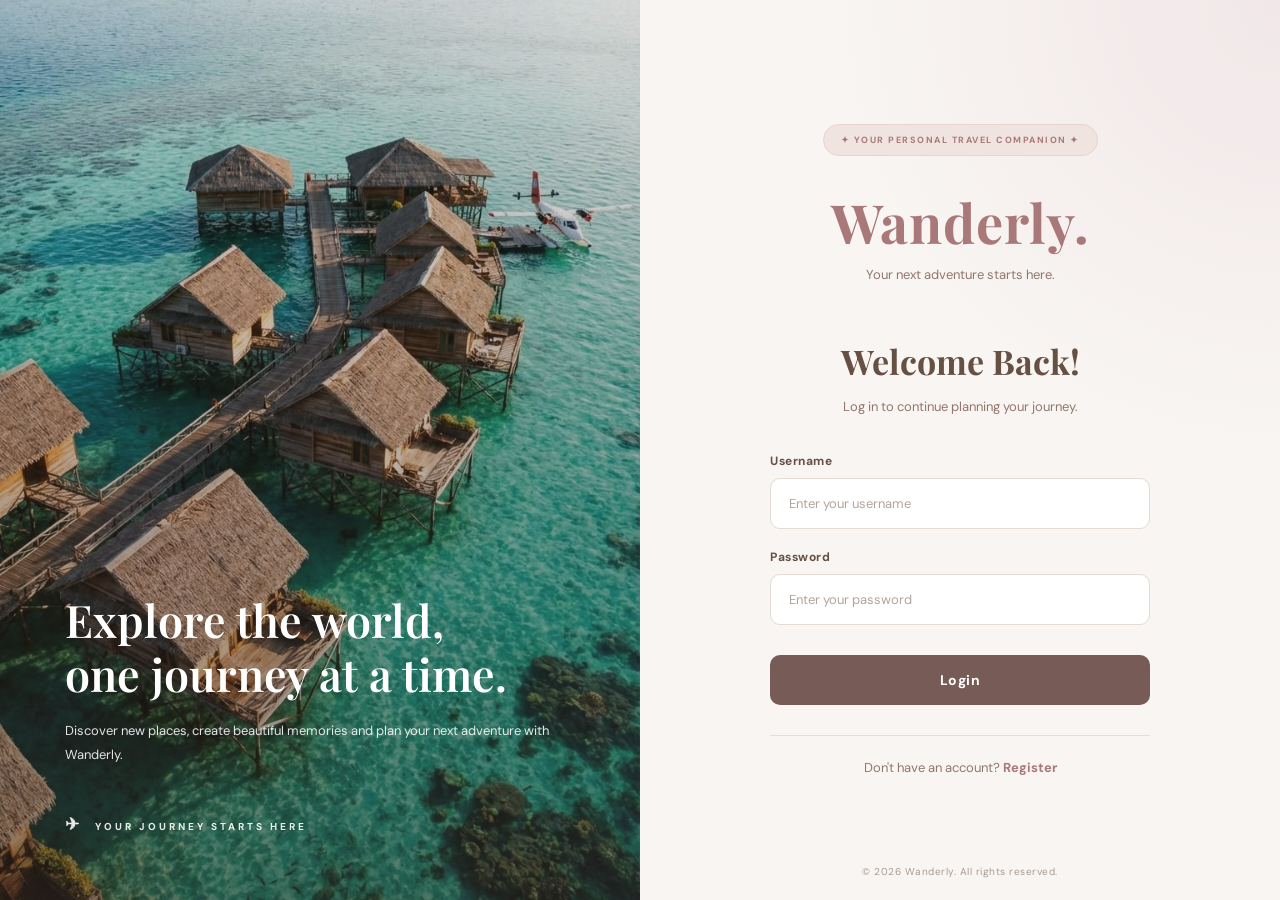
==== index.html @ 71234047 "Add files via upload" ====
<!DOCTYPE html>
<html lang="en">
<head>
    <meta charset="UTF-8">
    <meta name="viewport" content="width=device-width, initial-scale=1.0">

    <title>Wanderly | Travel Planner</title>

    <!-- Google Fonts -->
    <link rel="preconnect" href="https://fonts.googleapis.com">
    <link rel="preconnect" href="https://fonts.gstatic.com" crossorigin>

    <link href="https://fonts.googleapis.com/css2?family=DM+Sans:wght@400;500;600;700&family=Playfair+Display:wght@500;600;700&display=swap" rel="stylesheet">

    <!-- CSS -->
    <link rel="stylesheet" href="style.css">

</head>

<body>

    <div class="login-container">

        <!-- LEFT SIDE: TRAVEL IMAGE -->

        <div class="login-image-panel">

            <div class="image-overlay">

                <h1>
                    Explore the world,<br>
                    one journey at a time.
                </h1>

                <p>
                    Discover new places, create beautiful memories
                    and plan your next adventure with Wanderly.
                </p>

                <div class="image-caption">
                    <span>✈</span>
                    YOUR JOURNEY STARTS HERE
                </div>

            </div>

        </div>


        <!-- RIGHT SIDE: LOGIN FORM -->

        <div class="login-form-panel">

            <div class="login-box">

                <h1>Wanderly.</h1>

                <p class="subtitle">
                    Your next adventure starts here.
                </p>

                <h2>Welcome Back!</h2>

                <p class="description">
                    Log in to continue planning your journey.
                </p>


                <!-- LOGIN FORM -->

                <form id="loginForm">

                    <label for="username">Username</label>

                    <input
                        type="text"
                        id="username"
                        placeholder="Enter your username"
                    >


                    <label for="password">Password</label>

                    <input
                        type="password"
                        id="password"
                        placeholder="Enter your password"
                    >


                    <button type="submit">
                        Login
                    </button>

                    <p id="errorMessage"></p>

                </form>


                <!-- REGISTER LINK -->

                <p class="register-text">

                    Don't have an account?

                    <a href="register.html">Register</a>

                </p>

            </div>


            <!-- FOOTER -->

            <p class="login-footer">
                © 2026 Wanderly. All rights reserved.
            </p>

        </div>

    </div>


    <!-- JAVASCRIPT -->

    <script src="script.js"></script>

</body>
</html>
---- style.css ----
/* =====================================
   WANDERLY - GLOBAL
===================================== */

* {
    margin: 0;
    padding: 0;
    box-sizing: border-box;
}

body {
    min-height: 100vh;
    font-family: 'DM Sans', sans-serif;
}


/* =====================================
   LOGIN CONTAINER
===================================== */

.login-container {
    min-height: 100vh;
    width: 100%;
    display: flex;
    overflow: hidden;
    background: #F8F5F2;
    padding: 0;
    position: relative;
}


/* =====================================
   LEFT SIDE - TRAVEL IMAGE
===================================== */

.login-image-panel {
    width: 50%;
    min-height: 100vh;

    background-image:
        linear-gradient(
            to bottom,
            rgba(55, 39, 35, 0.12),
            rgba(55, 39, 35, 0.55)
        ),
        url("sea.jpg");

    background-size: cover;
    background-position: center;
    background-repeat: no-repeat;

    display: flex;
    align-items: flex-end;
    padding: 65px;
    position: relative;
}

.image-overlay {
    color: white;
    width: 100%;
    animation: fadeUp 0.9s ease;
}

.image-overlay h1 {
    font-family: 'Playfair Display', serif;
    font-size: clamp(32px, 3.5vw, 52px);
    line-height: 1.2;
    font-weight: 600;
    margin-bottom: 18px;
}

.image-overlay p {
    font-size: 13px;
    line-height: 1.9;
    color: rgba(255, 255, 255, 0.88);
}

.image-caption {
    margin-top: 45px;
    font-size: 10px;
    letter-spacing: 3px;
    font-weight: 700;
    color: rgba(255, 255, 255, 0.9);
}

.image-caption span {
    margin-right: 8px;
    font-size: 17px;
}


/* =====================================
   RIGHT SIDE - LOGIN PANEL
===================================== */

.login-form-panel {
    width: 50%;
    min-height: 100vh;

    display: flex;
    flex-direction: column;
    justify-content: center;
    align-items: center;

    padding: 55px 9%;
    background:
        radial-gradient(
            circle at top right,
            rgba(235, 219, 224, 0.55),
            transparent 40%
        ),
        #F8F5F2;

    position: relative;
}


/* =====================================
   LOGIN BOX
===================================== */

.login-box {
    width: 100%;
    max-width: 440px;

    padding: 35px 15px;

    background: transparent;
    border: none;
    border-radius: 0;
    box-shadow: none;

    animation: fadeUp 0.8s ease;
}


/* =====================================
   BRANDING
===================================== */

.login-box::before {
    content: "✦ YOUR PERSONAL TRAVEL COMPANION ✦";

    display: block;
    width: fit-content;
    margin: 0 auto 30px;
    padding: 9px 17px;

    background: #F0E4E0;
    border: 1px solid #E8D5CF;
    border-radius: 30px;

    color: #A97878;
    font-size: 9px;
    font-weight: 700;
    letter-spacing: 1.5px;
}

.login-box h1 {
    font-family: 'Playfair Display', serif;
    font-size: 54px;
    letter-spacing: 1px;
    color: #A97878;
    text-align: center;
    margin-bottom: 8px;
}

.login-box .subtitle {
    color: #92766C;
    text-align: center;
    font-size: 13px;
    margin-bottom: 55px;
}


/* =====================================
   WELCOME TEXT
===================================== */

.login-box h2 {
    font-family: 'Playfair Display', serif;
    font-size: 34px;
    color: #665044;
    text-align: center;
    margin-bottom: 12px;
}

.login-box .description {
    color: #92766C;
    text-align: center;
    font-size: 13px;
    line-height: 1.7;
    margin-bottom: 35px;
}


/* =====================================
   LOGIN FORM
===================================== */

.login-box label {
    display: block;
    margin-top: 20px;
    margin-bottom: 9px;

    font-size: 12px;
    font-weight: 700;
    color: #665044;
    letter-spacing: 0.5px;
}

.login-box input {
    width: 100%;
    padding: 16px 18px;

    background: #FFFFFF;
    border: 1px solid #E5D9D3;
    border-radius: 10px;

    outline: none;

    font-family: 'DM Sans', sans-serif;
    font-size: 13px;
    color: #665044;

    transition: all 0.3s ease;
}

.login-box input::placeholder {
    color: #B2A49D;
}

.login-box input:hover {
    border-color: #CDA5A0;
}

.login-box input:focus {
    border-color: #B78383;
    box-shadow: 0 0 0 4px rgba(183, 131, 131, 0.10);
}


/* =====================================
   LOGIN BUTTON
===================================== */

.login-box button {
    width: 100%;
    padding: 16px;
    margin-top: 30px;

    background: #765B56;
    color: white;

    border: none;
    border-radius: 10px;

    font-family: 'DM Sans', sans-serif;
    font-size: 14px;
    font-weight: 700;
    letter-spacing: 0.5px;

    cursor: pointer;
    transition: all 0.3s ease;
}

.login-box button:hover {
    background: #59413D;
    transform: translateY(-2px);
    box-shadow: 0 7px 18px rgba(102, 80, 68, 0.18);
}

.login-box button:active {
    transform: translateY(0);
}


/* =====================================
   ERROR MESSAGE
===================================== */

#errorMessage {
    color: #B45E5E;
    font-size: 12px;
    text-align: center;
    margin-top: 12px;
}


/* =====================================
   REGISTER TEXT
===================================== */

.register-text {
    text-align: center;
    color: #92766C;
    margin-top: 30px;
    padding-top: 23px;

    border-top: 1px solid #E9DDD7;

    font-size: 13px;
}

.register-text a {
    color: #A97878;
    font-weight: 700;
    text-decoration: none;
    transition: 0.3s;
}

.register-text a:hover {
    color: #875D60;
    text-decoration: underline;
}


/* =====================================
   LOGIN FOOTER
===================================== */

.login-footer {
    position: absolute;
    bottom: 22px;

    color: #A99A91;
    font-size: 10px;
    letter-spacing: 0.5px;
}


/* =====================================
   ANIMATION
===================================== */

@keyframes fadeUp {
    from {
        opacity: 0;
        transform: translateY(18px);
    }

    to {
        opacity: 1;
        transform: translateY(0);
    }
}


/* =====================================
   RESPONSIVE LOGIN
===================================== */

@media (max-width: 900px) {

    .login-image-panel {
        padding: 40px;
    }

    .login-form-panel {
        padding: 40px 6%;
    }

    .login-box h1 {
        font-size: 45px;
    }

    .login-box h2 {
        font-size: 29px;
    }
}

@media (max-width: 650px) {

    .login-container {
        flex-direction: column;
    }

    .login-image-panel {
        width: 100%;
        min-height: 280px;
        padding: 35px 28px;
        background-position: center 55%;
    }

    .image-overlay h1 {
        font-size: 32px;
    }

    .image-overlay p {
        font-size: 11px;
    }

    .image-caption {
        margin-top: 20px;
        font-size: 9px;
    }

    .login-form-panel {
        width: 100%;
        min-height: 650px;
        padding: 35px 25px 65px;
    }

    .login-box {
        max-width: 440px;
        padding: 25px 5px;
    }

    .login-box h1 {
        font-size: 45px;
    }

    .login-box .subtitle {
        margin-bottom: 40px;
    }

    .login-box h2 {
        font-size: 29px;
    }

    .login-footer {
        bottom: 18px;
    }
}

@media (max-width: 380px) {

    .login-image-panel {
        min-height: 240px;
    }

    .login-form-panel {
        padding-left: 20px;
        padding-right: 20px;
    }

    .login-box h1 {
        font-size: 40px;
    }

    .login-box::before {
        font-size: 8px;
        letter-spacing: 1px;
    }
}

/* =====================================
   SHARED NAVBAR
===================================== */

.navbar {
    display: flex;
    justify-content: space-between;
    align-items: center;
    padding: 20px 7%;
    background: #FFF9F0;
    border-bottom: 1px solid #E8D9C8;
}

.logo {
    font-size: 25px;
    font-weight: 700;
    color: #A97878;
}

.nav-links {
    display: flex;
    list-style: none;
    gap: 35px;
    margin: 0;
    padding: 0;
}

.nav-links a {
    text-decoration: none;
    color: #665044;
    font-size: 14px;
    font-weight: 500;
}

.nav-links a:hover,
.nav-links a.active {
    color: #8F5F58;
}


/* =====================================
   DASHBOARD LAYOUT
===================================== */

.dashboard-container {
    display: flex;
    min-height: 100vh;
    background-color: #F8EBDD;
}

.sidebar {
    width: 240px;
    background-color: #FFF9F0;
    padding: 30px 20px;
    box-sizing: border-box;
    display: flex;
    flex-direction: column;
    border-right: 1px solid #E8D9C8;
}

.sidebar-logo {
    font-family: 'Playfair Display', serif;
    color: #A97878;
    font-size: 30px;
    margin: 0;
}

.sidebar-subtitle {
    font-size: 10px;
    letter-spacing: 2px;
    color: #92766C;
    margin-bottom: 40px;
}

.sidebar-menu {
    display: flex;
    flex-direction: column;
    gap: 12px;
}

.sidebar-menu a,
.sidebar-bottom a {
    text-decoration: none;
    color: #665044;
    padding: 13px;
    border-radius: 10px;
    font-size: 14px;
    transition: 0.3s;
}

.sidebar-menu a:hover,
.sidebar-menu a.active {
    background-color: #EAD5C9;
    color: #8F5F58;
}

.sidebar-bottom {
    margin-top: auto;
}

.dashboard-content {
    flex: 1;
    padding: 45px;
}

.dashboard-content h1 {
    font-family: 'Playfair Display', serif;
    color: #665044;
}


/* =====================================
   DASHBOARD HEADER
===================================== */

.dashboard-header {
    display: flex;
    justify-content: space-between;
    align-items: center;
    margin-bottom: 35px;
}

.welcome-label {
    color: #A97878;
    font-size: 11px;
    letter-spacing: 2px;
    font-weight: 700;
}

.dashboard-header h1 {
    font-family: 'Playfair Display', serif;
    font-size: 34px;
    margin-bottom: 5px;
}

.dashboard-header p {
    color: #92766C;
}

.date-display {
    background: #FFF9F0;
    color: #A97878;
    padding: 13px 20px;
    border-radius: 12px;
}


/* =====================================
   DASHBOARD SUMMARY CARDS
===================================== */

.summary-cards {
    display: grid;
    grid-template-columns: repeat(3, 1fr);
    gap: 22px;
}

.summary-card {
    background: #FFF9F0;
    padding: 25px;
    border-radius: 18px;
    border: 1px solid #E8D9C8;
    box-shadow: 0 5px 15px rgba(102, 80, 68, 0.05);
}

.card-icon {
    background: #F0DFD4;
    color: #A97878;
    width: 42px;
    height: 42px;
    display: flex;
    align-items: center;
    justify-content: center;
    border-radius: 12px;
    font-size: 20px;
}

.summary-card p {
    color: #92766C;
    font-size: 14px;
}

.summary-card h2 {
    color: #665044;
    font-size: 27px;
    margin: 10px 0;
    font-family: 'Playfair Display', serif;
}

.summary-card span {
    color: #A78F80;
    font-size: 12px;
}


/* =====================================
   SHARED SECTION HEADINGS
===================================== */

.section-heading {
    display: flex;
    justify-content: space-between;
    align-items: center;
    margin-bottom: 20px;
}

.section-heading h2 {
    font-family: 'Playfair Display', serif;
    color: #665044;
    font-size: 27px;
    margin-top: 5px;
}

.section-heading a {
    color: #A97878;
    text-decoration: none;
    font-size: 14px;
    font-weight: 600;
}

.section-heading a:hover {
    color: #8F5F58;
}


/* =====================================
   DASHBOARD UPCOMING TRIPS
===================================== */

.upcoming-section {
    margin-top: 45px;
}

.trip-cards {
    display: grid;
    grid-template-columns: repeat(2, minmax(0, 1fr));
    gap: 22px;
}

.trip-cards:has(.no-trips-message) {
    grid-template-columns: 1fr;
    justify-items: center;
}


/* =====================================
   SHARED TRIP CARD DESIGN
===================================== */

.trip-card {
    background: #FFF9F0;
    border-radius: 18px;
    overflow: hidden;
    border: 1px solid #E8D9C8;
    box-shadow: 0 5px 15px rgba(102, 80, 68, 0.05);
    transition: 0.3s ease;
}

.trip-card:hover {
    transform: translateY(-5px);
    box-shadow: 0 8px 20px rgba(100, 70, 50, 0.12);
}

.trip-card img {
    width: 100%;
    height: 190px;
    object-fit: cover;
    display: block;
}

.trip-info {
    padding: 20px;
}

.trip-info h3 {
    font-family: 'Playfair Display', serif;
    font-size: 23px;
    color: #665044;
    margin: 15px 0 10px;
}

.trip-info p {
    font-size: 13px;
    color: #92766C;
    margin: 8px 0;
}

.trip-status {
    display: inline-block;
    background: #EAD5C9;
    color: #8F5F58;
    padding: 7px 13px;
    border-radius: 20px;
    font-size: 11px;
}


/* =====================================
   SHARED EMPTY TRIP MESSAGE
===================================== */

.no-trips-message {
    width: 100%;
    max-width: 650px;
    min-height: 250px;
    padding: 35px 20px;
    margin: 0 auto;
    background: #FBF5F0;
    border: 1px dashed #D9B5AC;
    border-radius: 18px;
    display: flex;
    flex-direction: column;
    align-items: center;
    justify-content: center;
    text-align: center;
    box-sizing: border-box;
}

.empty-trip-icon {
    width: 65px;
    height: 65px;
    background: #F1DDD7;
    color: #A97878;
    border-radius: 50%;
    display: flex;
    align-items: center;
    justify-content: center;
    font-size: 28px;
    margin-bottom: 15px;
}

.no-trips-message h3 {
    font-family: 'Playfair Display', serif;
    font-size: 23px;
    color: #765B56;
    margin: 5px 0 10px;
}

.no-trips-message p {
    font-family: 'DM Sans', sans-serif;
    font-size: 13px;
    color: #987E77;
    line-height: 1.7;
    margin: 3px 0;
}

.add-first-trip-btn {
    display: inline-block;
    margin-top: 20px;
    padding: 12px 24px;
    background: #B98278;
    color: white;
    text-decoration: none;
    font-family: 'DM Sans', sans-serif;
    font-size: 13px;
    font-weight: 600;
    border-radius: 25px;
    transition: 0.3s ease;
}

.add-first-trip-btn:hover {
    background: #98675F;
    transform: translateY(-3px);
    box-shadow: 0 5px 15px rgba(169, 120, 120, 0.2);
}


/* =====================================
   DASHBOARD EXPENSE OVERVIEW
===================================== */

.expense-section {
    margin-top: 45px;
    margin-bottom: 40px;
}

.expense-section h2 {
    font-family: 'Playfair Display', serif;
    font-size: 27px;
    color: #665044;
    margin-bottom: 20px;
}

.chart-container {
    width: 100%;
    min-height: 350px;
    padding: 25px;
    background: #FFF9F0;
    border: 1px solid #E8D9C8;
    border-radius: 18px;
    box-shadow: 0 5px 15px rgba(102, 80, 68, 0.05);
    box-sizing: border-box;
    display: flex;
    align-items: center;
    justify-content: center;
}

#expenseChart {
    width: 100%;
}


/* =====================================
   DASHBOARD BUDGET BUTTONS
===================================== */

.expense-actions {
    display: flex;
    align-items: center;
    gap: 12px;
    flex-wrap: wrap;
}

.view-budget-btn {
    display: inline-block;
    padding: 11px 20px;
    background: #F0A99D;
    color: white;
    text-decoration: none;
    font-family: 'DM Sans', sans-serif;
    font-size: 12px;
    font-weight: 600;
    border-radius: 25px;
    transition: 0.3s ease;
}

.view-budget-btn:hover {
    background: #D76D5D;
    transform: translateY(-3px);
    box-shadow: 0 5px 12px rgba(169, 120, 120, 0.2);
}

.add-expense-btn {
    display: inline-block;
    padding: 11px 20px;
    background: #765B56;
    color: white;
    text-decoration: none;
    font-family: 'DM Sans', sans-serif;
    font-size: 12px;
    font-weight: 600;
    border-radius: 25px;
    transition: 0.3s ease;
}

.add-expense-btn:hover {
    background: #59413D;
    transform: translateY(-3px);
}


/* =====================================
   RESPONSIVE DASHBOARD
===================================== */

@media screen and (max-width: 768px) {

    .dashboard-container {
        flex-direction: column;
    }

    .sidebar {
        width: 100%;
        min-height: auto;
    }

    .sidebar-menu {
        display: flex;
        flex-wrap: wrap;
        gap: 10px;
    }

    .sidebar-bottom {
        margin-top: 15px;
    }

    .dashboard-content {
        width: 100%;
        padding: 20px;
        box-sizing: border-box;
    }

    .summary-cards {
        grid-template-columns: 1fr;
    }

    .trip-cards {
        grid-template-columns: 1fr;
    }

    .dashboard-header {
        flex-direction: column;
        align-items: flex-start;
        gap: 15px;
    }

    .section-heading h2,
    .expense-section h2 {
        font-size: 23px;
    }

    .chart-container {
        min-height: 300px;
        padding: 15px;
    }

    .no-trips-message {
        max-width: 100%;
        min-height: 230px;
        padding: 25px 15px;
    }

    .expense-actions {
        margin-top: 12px;
    }
}
/* =====================================
   WIDE LOGIN RESPONSIVE
===================================== */

@media (max-width: 700px) {

    .login-box {
        max-width: 480px;
        padding: 40px 28px;
    }

}

@media (max-width: 400px) {

    .login-box {
        padding: 35px 22px;
    }

}
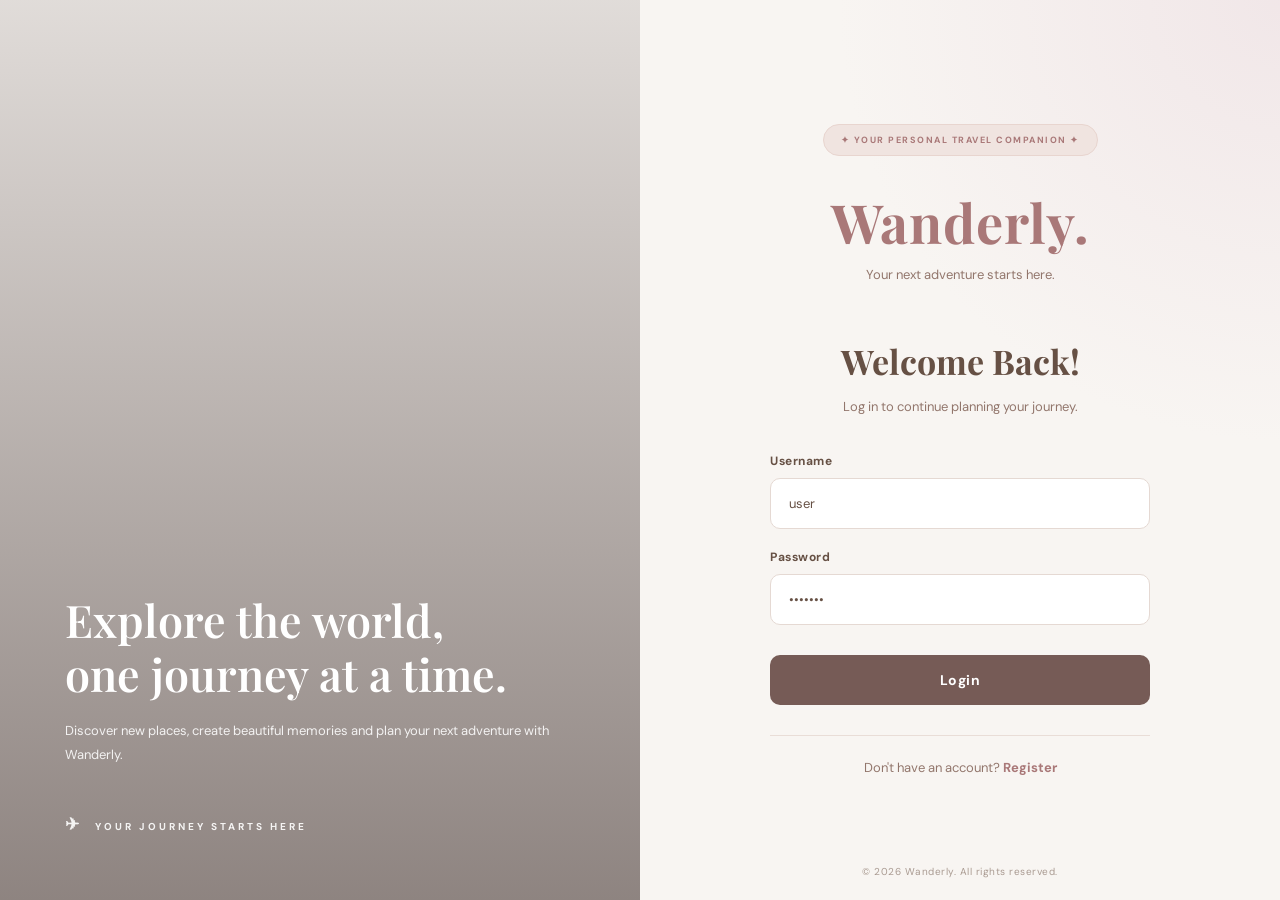
==== commit 9226197c: "Add files via upload" ====
--- a/index.html
+++ b/index.html
@@ -72,21 +72,21 @@
                 <form id="loginForm">
 
                     <label for="username">Username</label>
-
                     <input
-                        type="text"
-                        id="username"
-                        placeholder="Enter your username"
-                    >
-
+                     type="text"
+                     id="username"
+                     placeholder="Enter your username"
+                     value="user"
+>
 
                     <label for="password">Password</label>
-
                     <input
-                        type="password"
-                        id="password"
-                        placeholder="Enter your password"
-                    >
+                     type="password"
+                     id="password"
+                     placeholder="Enter your password"
+                     value="user123"
+>
+                    
 
 
                     <button type="submit">
